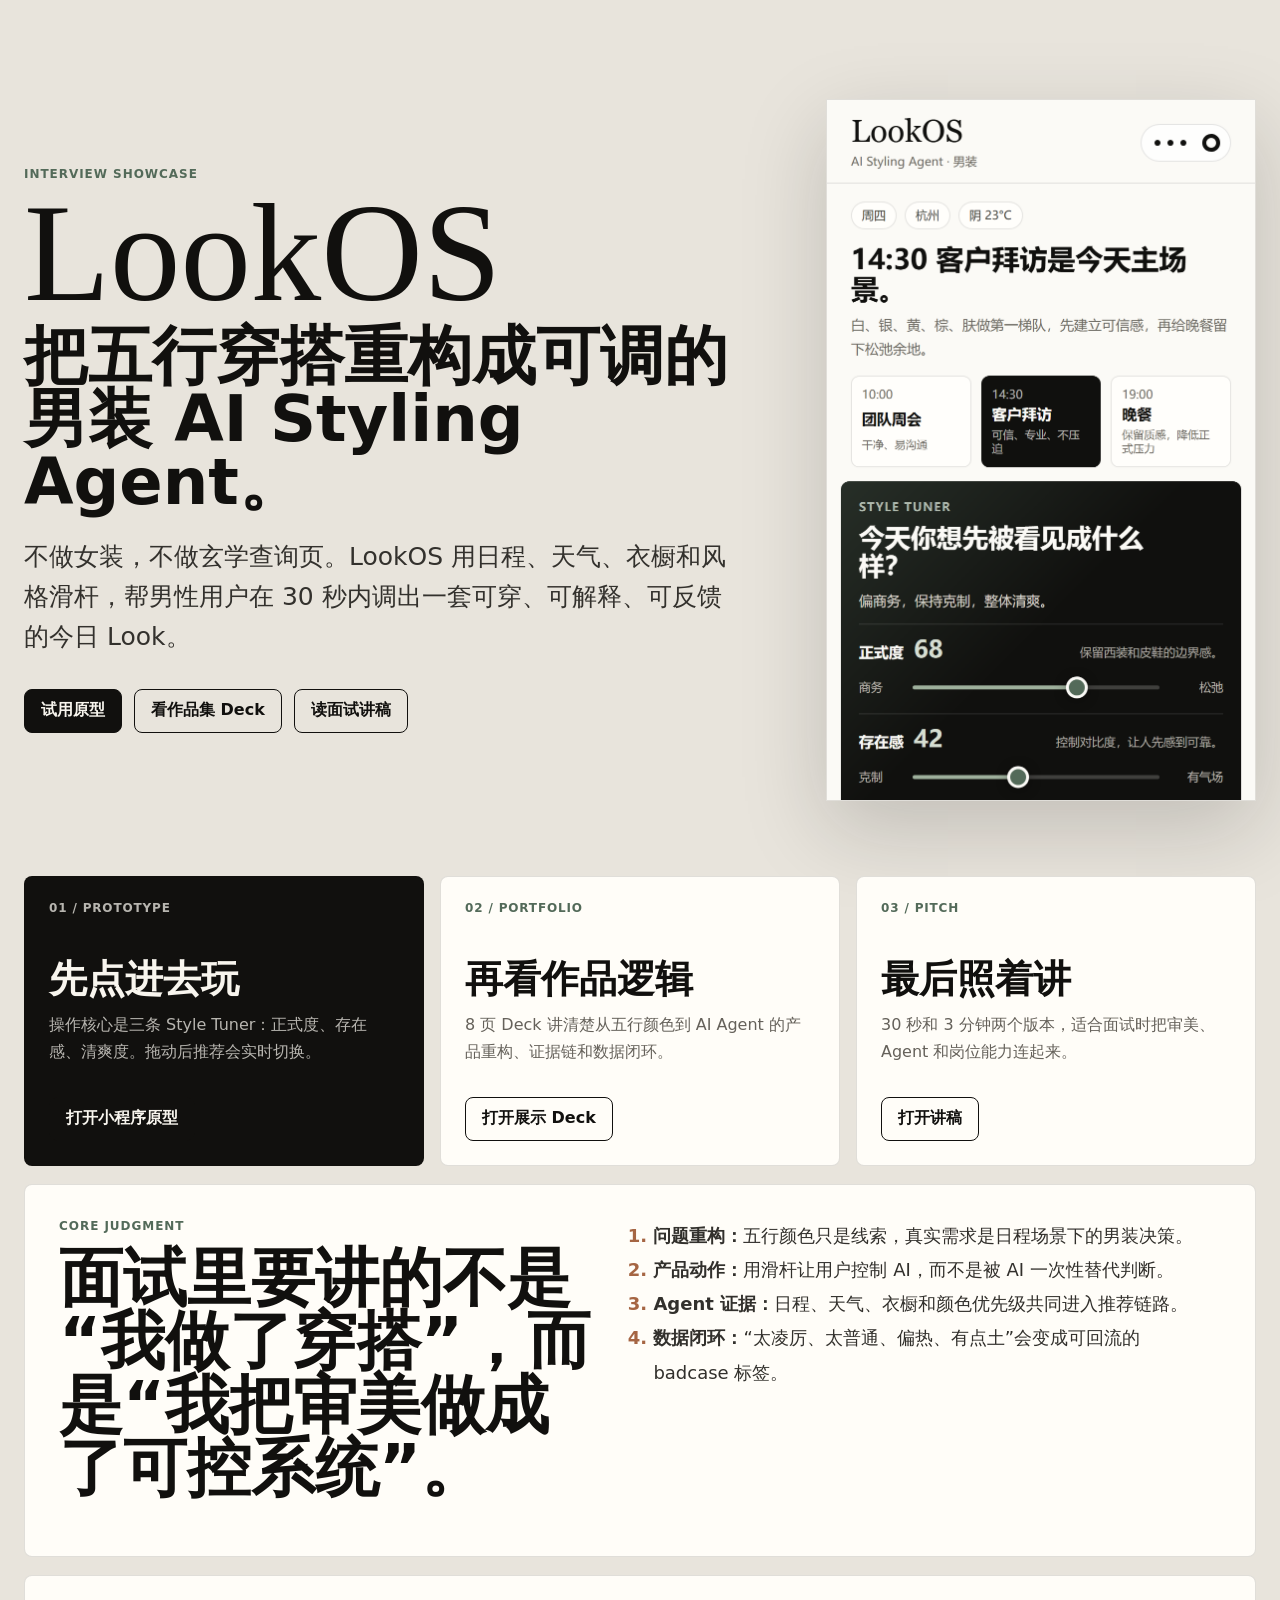
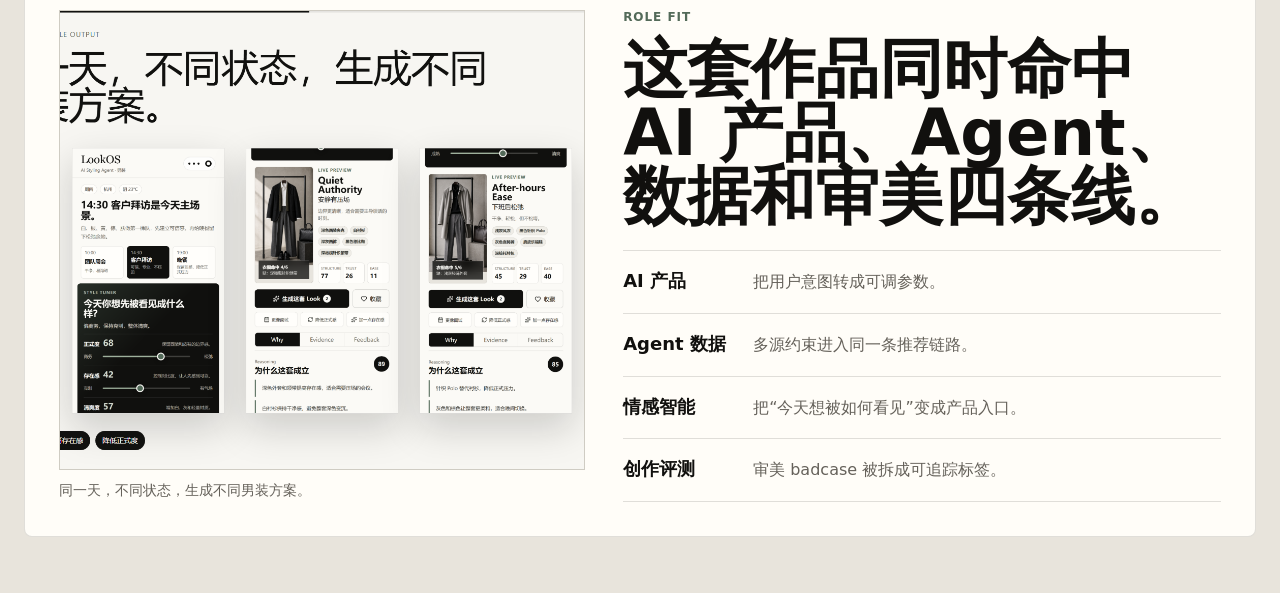
==== index.html @ 1181c005 "Publish LookOS showcase" ====
<!doctype html>
<html lang="zh-CN">
  <head>
    <meta charset="UTF-8" />
    <meta name="viewport" content="width=device-width, initial-scale=1.0" />
    <title>LookOS 男装 AI Styling Agent</title>
    <link rel="stylesheet" href="./styles.css" />
  </head>
  <body>
    <main class="site-shell">
      <section class="hero" aria-labelledby="page-title">
        <div class="hero-copy">
          <p class="eyebrow">Interview showcase</p>
          <h1 id="page-title">LookOS</h1>
          <h2>把五行穿搭重构成可调的男装 AI Styling Agent。</h2>
          <p class="lead">
            不做女装，不做玄学查询页。LookOS 用日程、天气、衣橱和风格滑杆，帮男性用户在 30 秒内调出一套可穿、可解释、可反馈的今日 Look。
          </p>
          <div class="hero-actions" aria-label="primary links">
            <a class="primary-link" href="./prototype/index.html">试用原型</a>
            <a href="./deck/index.html">看作品集 Deck</a>
            <a href="./story.html">读面试讲稿</a>
          </div>
        </div>
        <figure class="hero-visual">
          <img src="./assets/style-tuner-home.png" alt="LookOS Style Tuner 原型首屏" />
        </figure>
      </section>

      <section class="entry-grid" aria-label="main deliverables">
        <article class="entry-panel dark">
          <span>01 / Prototype</span>
          <h3>先点进去玩</h3>
          <p>操作核心是三条 Style Tuner：正式度、存在感、清爽度。拖动后推荐会实时切换。</p>
          <a href="./prototype/index.html">打开小程序原型</a>
        </article>
        <article class="entry-panel">
          <span>02 / Portfolio</span>
          <h3>再看作品逻辑</h3>
          <p>8 页 Deck 讲清楚从五行颜色到 AI Agent 的产品重构、证据链和数据闭环。</p>
          <a href="./deck/index.html">打开展示 Deck</a>
        </article>
        <article class="entry-panel">
          <span>03 / Pitch</span>
          <h3>最后照着讲</h3>
          <p>30 秒和 3 分钟两个版本，适合面试时把审美、Agent 和岗位能力连起来。</p>
          <a href="./story.html">打开讲稿</a>
        </article>
      </section>

      <section class="story-band" aria-label="product argument">
        <div>
          <p class="eyebrow">Core judgment</p>
          <h2>面试里要讲的不是“我做了穿搭”，而是“我把审美做成了可控系统”。</h2>
        </div>
        <ol>
          <li><b>问题重构：</b>五行颜色只是线索，真实需求是日程场景下的男装决策。</li>
          <li><b>产品动作：</b>用滑杆让用户控制 AI，而不是被 AI 一次性替代判断。</li>
          <li><b>Agent 证据：</b>日程、天气、衣橱和颜色优先级共同进入推荐链路。</li>
          <li><b>数据闭环：</b>“太凌厉、太普通、偏热、有点土”会变成可回流的 badcase 标签。</li>
        </ol>
      </section>

      <section class="proof-grid" aria-label="proof screenshots">
        <figure>
          <img src="./assets/deck-slide-6.png" alt="Deck 中展示三种 Look 状态的页面" />
          <figcaption>同一天，不同状态，生成不同男装方案。</figcaption>
        </figure>
        <div class="proof-copy">
          <p class="eyebrow">Role fit</p>
          <h2>这套作品同时命中 AI 产品、Agent、数据和审美四条线。</h2>
          <div class="proof-list">
            <div><b>AI 产品</b><span>把用户意图转成可调参数。</span></div>
            <div><b>Agent 数据</b><span>多源约束进入同一条推荐链路。</span></div>
            <div><b>情感智能</b><span>把“今天想被如何看见”变成产品入口。</span></div>
            <div><b>创作评测</b><span>审美 badcase 被拆成可追踪标签。</span></div>
          </div>
        </div>
      </section>
    </main>
  </body>
</html>
---- styles.css ----
:root {
  --ink: #11100e;
  --paper: #f8f5ee;
  --panel: #fffdf8;
  --muted: #65615a;
  --line: rgba(17, 16, 14, 0.13);
  --sage: #536a59;
  --blue: #253f5b;
  --copper: #a56543;
  font-family:
    Inter, ui-sans-serif, system-ui, -apple-system, BlinkMacSystemFont, "Segoe UI",
    "PingFang SC", "Microsoft YaHei", sans-serif;
  color: var(--ink);
  background: #e8e4dc;
}

* {
  box-sizing: border-box;
}

body {
  margin: 0;
  min-width: 320px;
  -webkit-font-smoothing: antialiased;
}

a {
  color: inherit;
  text-decoration: none;
}

.site-shell {
  width: min(1480px, calc(100% - 48px));
  margin: 0 auto;
  padding: 42px 0 56px;
}

.hero {
  display: grid;
  grid-template-columns: minmax(0, 1fr) minmax(320px, 430px);
  gap: clamp(36px, 7vw, 92px);
  align-items: center;
  min-height: calc(100vh - 84px);
}

.eyebrow {
  margin: 0 0 14px;
  color: var(--sage);
  font-size: 12px;
  font-weight: 780;
  letter-spacing: 0.08em;
  text-transform: uppercase;
}

h1,
h2,
h3,
p {
  margin-top: 0;
}

h1 {
  margin-bottom: 14px;
  font-family: Georgia, "Times New Roman", serif;
  font-size: clamp(78px, 11vw, 162px);
  line-height: 0.82;
  font-weight: 500;
}

.hero h2,
.story-band h2,
.proof-copy h2 {
  margin-bottom: 22px;
  max-width: 900px;
  font-size: clamp(34px, 5vw, 74px);
  line-height: 0.99;
  letter-spacing: 0;
}

.lead {
  max-width: 820px;
  color: #33312d;
  font-size: clamp(18px, 2vw, 25px);
  line-height: 1.6;
}

.hero-actions {
  display: flex;
  flex-wrap: wrap;
  gap: 12px;
  margin-top: 32px;
}

.hero-actions a,
.entry-panel a {
  display: inline-flex;
  align-items: center;
  justify-content: center;
  min-height: 44px;
  padding: 0 16px;
  border: 1px solid var(--ink);
  border-radius: 8px;
  font-weight: 760;
}

.hero-actions .primary-link,
.entry-panel.dark a {
  color: var(--paper);
  background: var(--ink);
}

.hero-visual {
  margin: 0;
  height: min(78vh, 760px);
  min-height: 560px;
  overflow: hidden;
  border: 1px solid var(--line);
  background: var(--panel);
  box-shadow: 0 28px 80px rgba(17, 16, 14, 0.18);
}

.hero-visual img,
.proof-grid img {
  display: block;
  width: 100%;
  height: 100%;
  object-fit: cover;
  object-position: top center;
}

.entry-grid {
  display: grid;
  grid-template-columns: repeat(3, 1fr);
  gap: 16px;
  margin-top: 18px;
}

.entry-panel {
  min-height: 286px;
  padding: 24px;
  border: 1px solid var(--line);
  border-radius: 8px;
  background: var(--panel);
}

.entry-panel.dark {
  color: var(--paper);
  background: var(--ink);
}

.entry-panel span {
  display: block;
  color: var(--sage);
  font-size: 12px;
  font-weight: 780;
  letter-spacing: 0.07em;
  text-transform: uppercase;
}

.entry-panel.dark span,
.entry-panel.dark p {
  color: rgba(248, 245, 238, 0.72);
}

.entry-panel h3 {
  margin: 44px 0 12px;
  font-size: clamp(26px, 3vw, 42px);
  line-height: 1.03;
}

.entry-panel p {
  color: var(--muted);
  line-height: 1.7;
}

.entry-panel a {
  margin-top: 16px;
}

.story-band,
.proof-grid,
.article-page {
  margin-top: 18px;
  padding: 34px;
  border: 1px solid var(--line);
  border-radius: 8px;
  background: var(--panel);
}

.story-band {
  display: grid;
  grid-template-columns: minmax(0, 0.9fr) minmax(0, 1fr);
  gap: 38px;
  align-items: start;
}

.story-band ol {
  margin: 0;
  padding-left: 24px;
  color: #32302c;
  font-size: 18px;
  line-height: 1.9;
}

.story-band li::marker {
  color: var(--copper);
  font-weight: 800;
}

.proof-grid {
  display: grid;
  grid-template-columns: minmax(360px, 0.88fr) minmax(0, 1fr);
  gap: 38px;
}

.proof-grid figure {
  margin: 0;
}

.proof-grid figure img {
  height: 460px;
  border: 1px solid var(--line);
  background: #ebe8df;
}

figcaption {
  margin-top: 12px;
  color: var(--muted);
  font-size: 14px;
}

.proof-list {
  display: grid;
  border-top: 1px solid var(--line);
}

.proof-list div {
  display: grid;
  grid-template-columns: 112px 1fr;
  gap: 18px;
  padding: 18px 0;
  border-bottom: 1px solid var(--line);
}

.proof-list b {
  font-size: 18px;
}

.proof-list span {
  color: var(--muted);
  line-height: 1.6;
}

.article-page {
  max-width: 980px;
  margin-right: auto;
  margin-left: auto;
}

.article-page nav {
  display: flex;
  flex-wrap: wrap;
  gap: 12px;
  margin-bottom: 34px;
}

.article-page nav a {
  min-height: 40px;
  padding: 9px 14px;
  border: 1px solid var(--line);
  border-radius: 8px;
  font-weight: 720;
}

.article-page h1 {
  font-size: clamp(52px, 8vw, 112px);
}

.article-page h2 {
  margin-top: 42px;
  font-size: clamp(28px, 4vw, 48px);
  line-height: 1.08;
}

.article-page h3 {
  margin-top: 30px;
  font-size: 22px;
}

.article-page p,
.article-page li {
  color: #34312d;
  font-size: 18px;
  line-height: 1.85;
}

.article-page code {
  padding: 2px 6px;
  border-radius: 6px;
  color: var(--blue);
  background: rgba(37, 63, 91, 0.08);
}

@media (max-width: 960px) {
  .site-shell {
    width: min(100% - 28px, 680px);
    padding-top: 28px;
  }

  .hero,
  .entry-grid,
  .story-band,
  .proof-grid {
    grid-template-columns: 1fr;
  }

  .hero {
    min-height: auto;
  }

  .hero-visual {
    height: 680px;
  }

  .story-band,
  .proof-grid,
  .article-page {
    padding: 24px;
  }
}

@media (max-width: 520px) {
  .hero-visual {
    min-height: 500px;
    height: 560px;
  }

  .hero-actions a,
  .entry-panel a {
    width: 100%;
  }

  .proof-list div {
    grid-template-columns: 1fr;
    gap: 6px;
  }
}
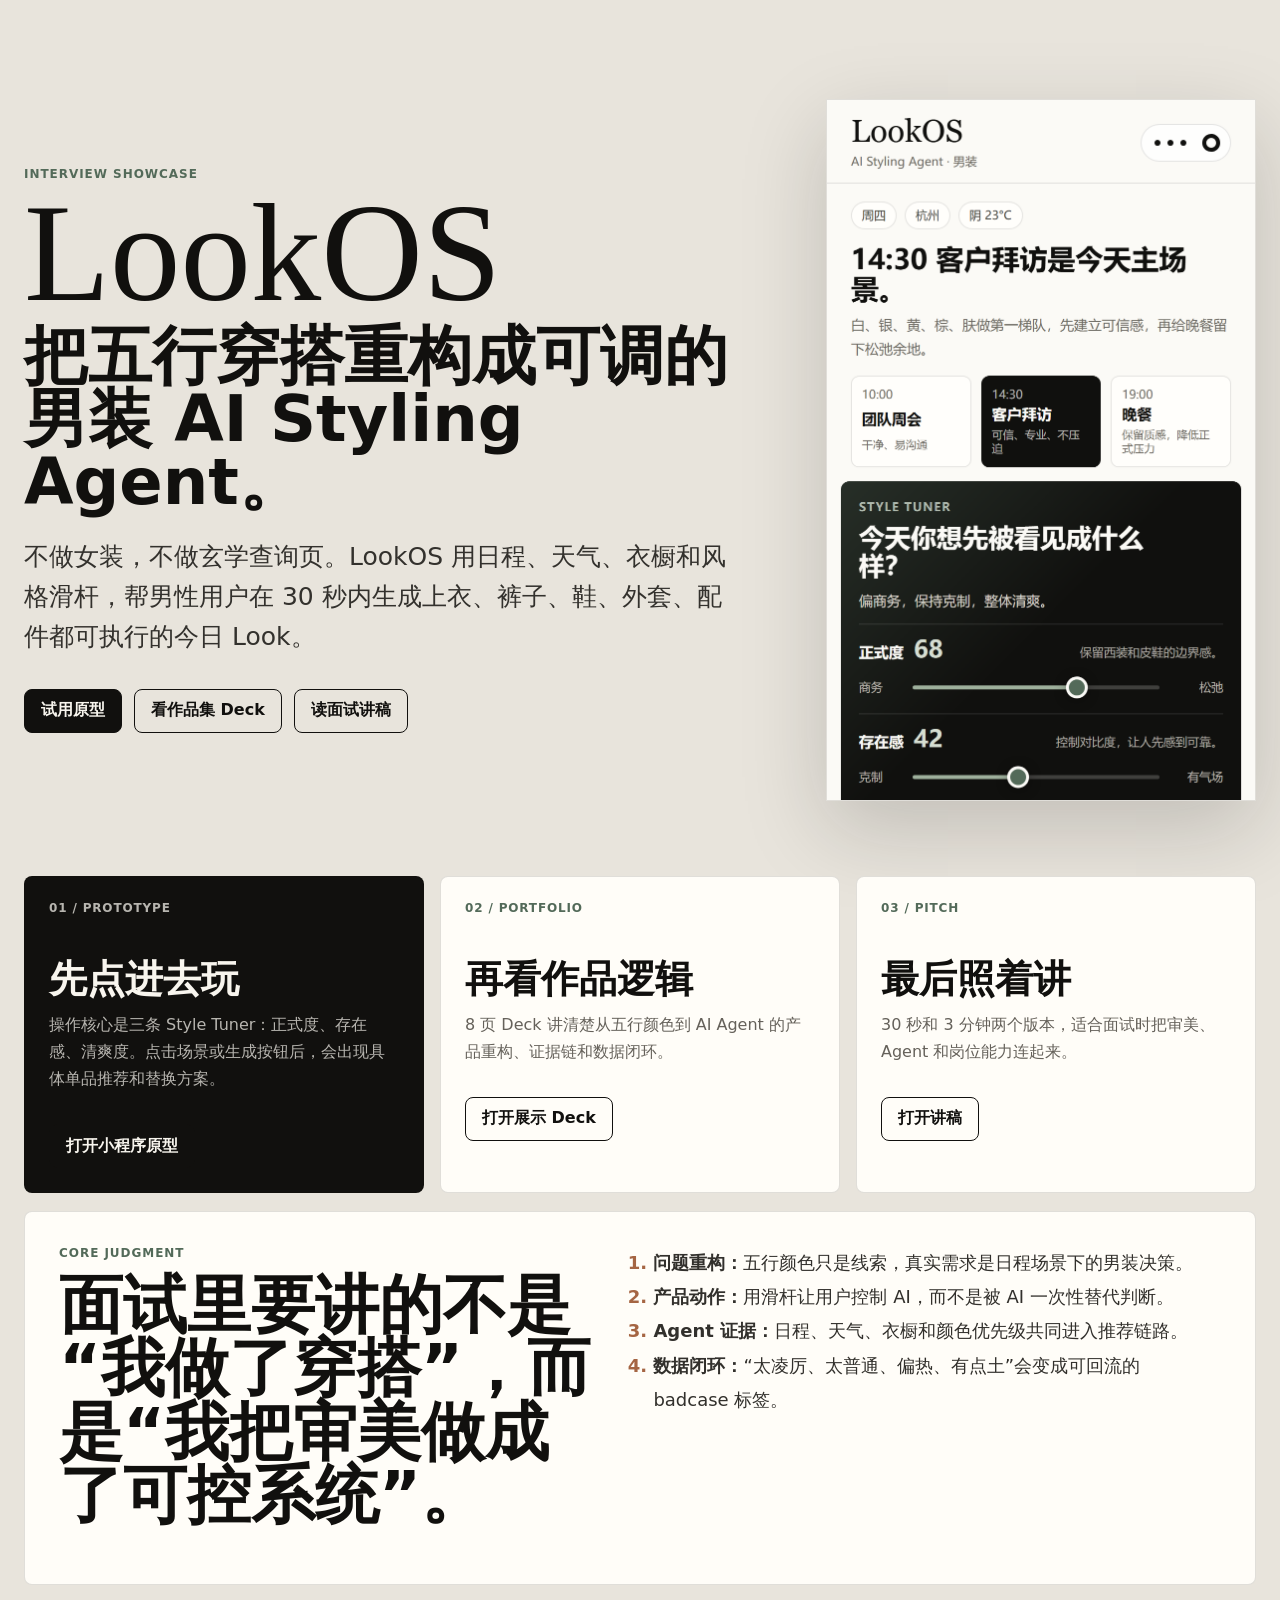
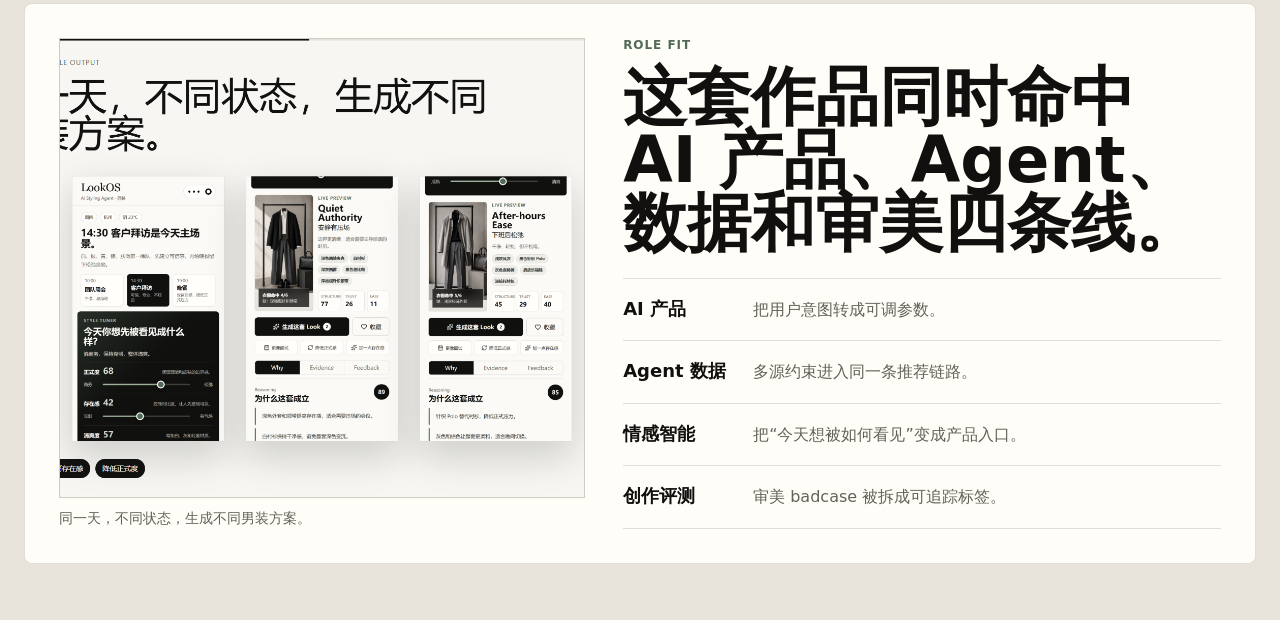
==== commit 2f3c5eb6: "Add generated outfit recommendations" ====
--- a/index.html
+++ b/index.html
@@ -14,7 +14,7 @@
           <h1 id="page-title">LookOS</h1>
           <h2>把五行穿搭重构成可调的男装 AI Styling Agent。</h2>
           <p class="lead">
-            不做女装，不做玄学查询页。LookOS 用日程、天气、衣橱和风格滑杆，帮男性用户在 30 秒内调出一套可穿、可解释、可反馈的今日 Look。
+            不做女装，不做玄学查询页。LookOS 用日程、天气、衣橱和风格滑杆，帮男性用户在 30 秒内生成上衣、裤子、鞋、外套、配件都可执行的今日 Look。
           </p>
           <div class="hero-actions" aria-label="primary links">
             <a class="primary-link" href="./prototype/index.html">试用原型</a>
@@ -31,7 +31,7 @@
         <article class="entry-panel dark">
           <span>01 / Prototype</span>
           <h3>先点进去玩</h3>
-          <p>操作核心是三条 Style Tuner：正式度、存在感、清爽度。拖动后推荐会实时切换。</p>
+          <p>操作核心是三条 Style Tuner：正式度、存在感、清爽度。点击场景或生成按钮后，会出现具体单品推荐和替换方案。</p>
           <a href="./prototype/index.html">打开小程序原型</a>
         </article>
         <article class="entry-panel">
